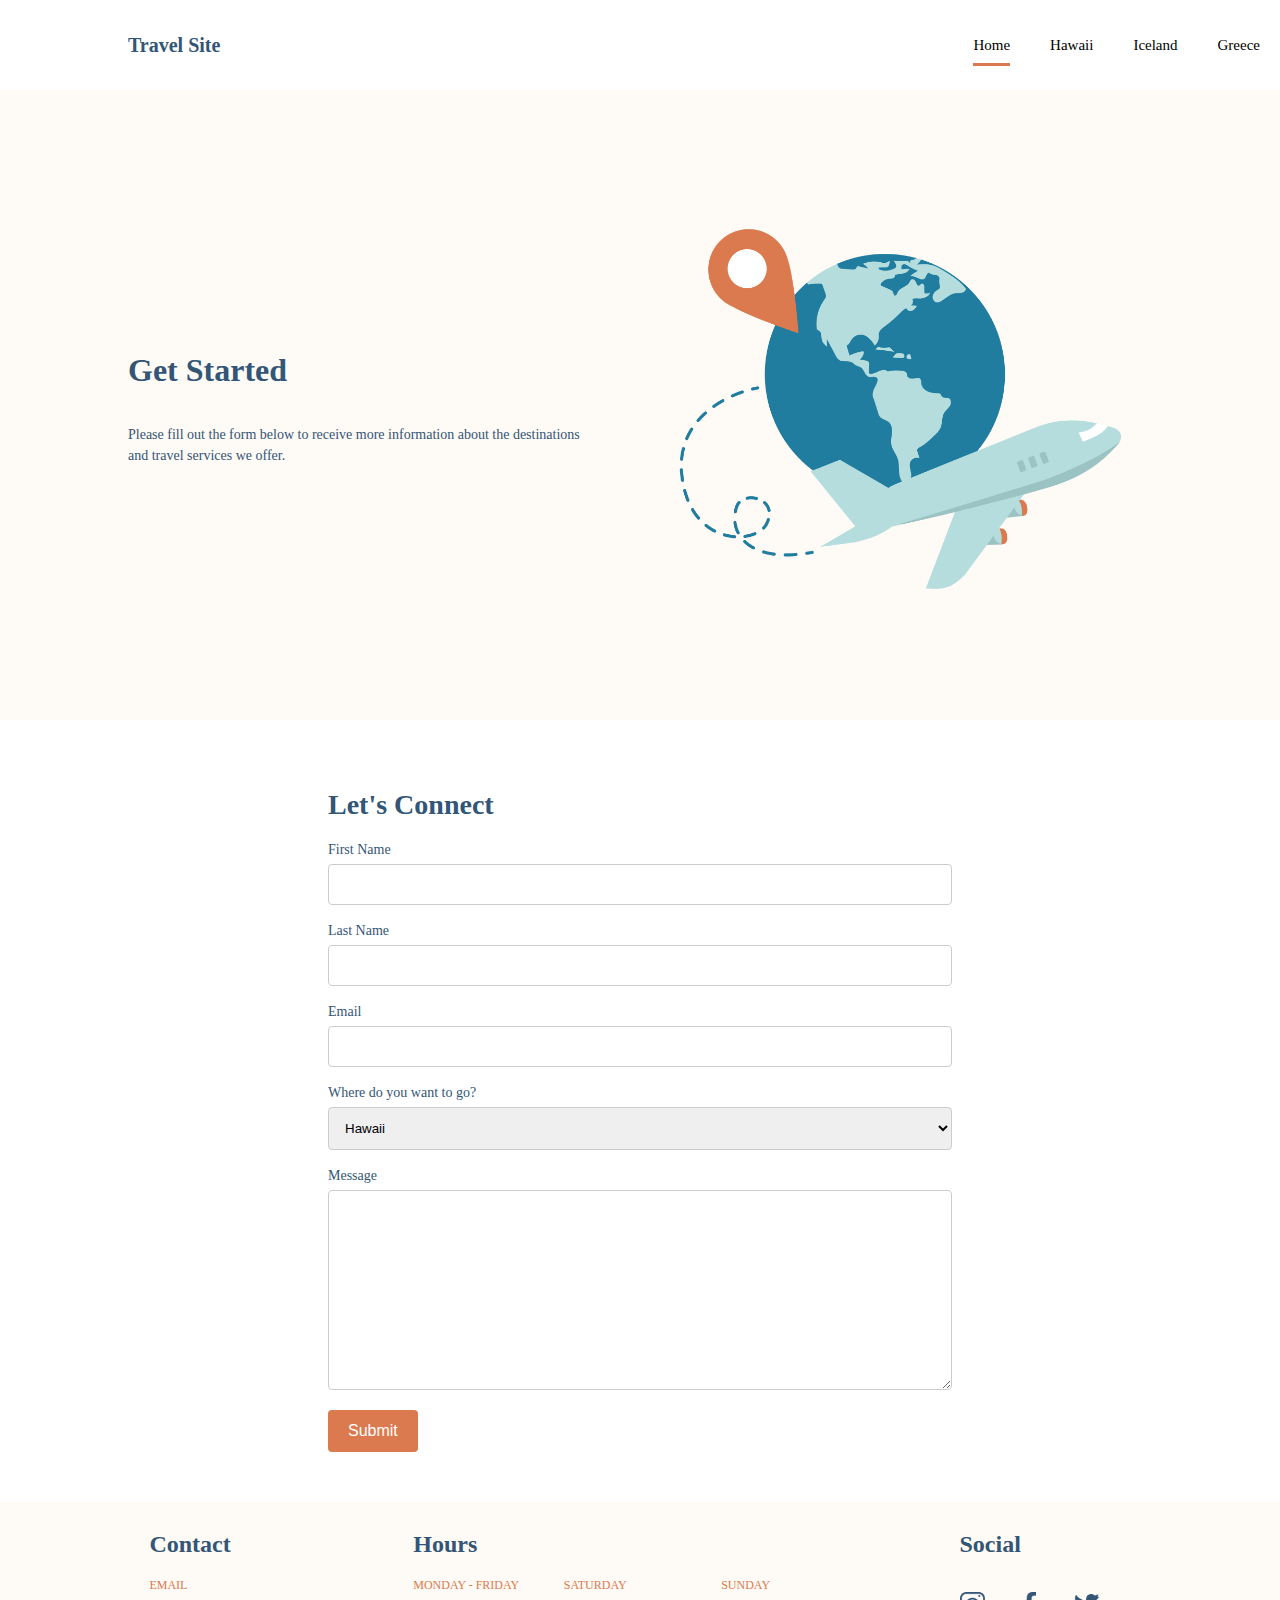
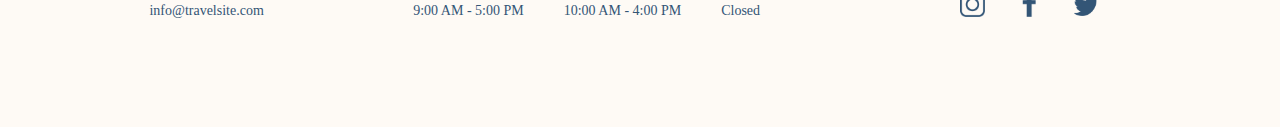
==== pages/contact.html @ d5662078 "Covert css to scss" ====
<!DOCTYPE html>
<html lang="en">
  <head>
    <meta charset="UTF-8" />
    <meta http-equiv="X-UA-Compatible" content="IE=edge" />
    <meta name="viewport" content="width=device-width, initial-scale=1.0" />
    <title>Travel Site - Hawaii</title>
    <link rel="stylesheet" href="../css/global.css" />
    <link rel="stylesheet" href="../css/home.css" />
  </head>
  <body>
    <header class="header">
      <h1 class="header__title">
        <a class="header__title-link" href="../index.html">Travel Site</a>
      </h1>
      <ul class="header__nav">
        <li class="header__nav-item">
          <a
            class="header__nav-link header__nav-link--active"
            href="../index.html"
            >Home</a
          >
        </li>
        <li class="header__nav-item">
          <a class="header__nav-link" href="./hawaii.html">Hawaii</a>
        </li>
        <li class="header__nav-item">
          <a class="header__nav-link" href="./iceland.html">Iceland</a>
        </li>
        <li class="header__nav-item">
          <a class="header__nav-link" href="./greece.html">Greece</a>
        </li>
      </ul>
    </header>
    <main>
      <section class="hero">
        <div class="hero__container hero__container-left">
          <h1 class="hero__title">Get Started</h1>
          <p class="hero__content">
            Please fill out the form below to receive more information about the
            destinations and travel services we offer.
          </p>
        </div>

        <div class="hero__container hero__container-right">
          <img
            class="hero__image"
            src="../assets/Images/hero.png"
            alt="Travel with us"
          />
        </div>
      </section>
      <!-- Ref: https://www.w3schools.com/howto/tryit.asp?filename=tryhow_css_contact_form -->
      <div class="contact__container">
        <h1 class="contact__title">Let's Connect</h1>
        <form action="thankyou.html">
          <label for="fname" class="contact__item">First Name</label>
          <input type="text" id="fname" name="firstname" />

          <label for="lname" class="contact__item">Last Name</label>
          <input type="text" id="lname" name="lastname" />
          <label for="fname" class="contact__item">Email</label>
          <input type="text" id="fname" name="email" />
          <label for="country" class="contact__item"
            >Where do you want to go?</label
          >
          <select id="country" name="country">
            <option value="hawaii">Hawaii</option>
            <option value="iceland">Iceland</option>
            <option value="greece">Greece</option>
            <option value="others">Others</option>
          </select>
          <label for="subject" class="contact__item">Message</label>
          <textarea
            id="subject"
            name="subject"
            style="height: 200px"
          ></textarea>

          <input type="submit" value="Submit" />
        </form>
      </div>
    </main>
    <footer class="footer">
      <div class="footer__container">
        <h2 class="footer__title">Contact</h2>
        <p class="footer__item">Email</p>
        <a class="footer__email-link" href="mailto:info@travelsite.com"
          >info@travelsite.com</a
        >
      </div>
      <div class="footer__container footer__hours-container">
        <h2 class="footer__title">Hours</h2>
        <div class="footer__item-list">
          <p class="footer__item">
            Monday - Friday<br />
            <span class="footer__item-hours">9:00 AM - 5:00 PM</span>
          </p>
          <p class="footer__item">
            Saturday<br />
            <span class="footer__item-hours">10:00 AM - 4:00 PM</span>
          </p>
          <p class="footer__item">
            Sunday<br />
            <span class="footer__item-hours">Closed</span>
          </p>
        </div>
      </div>

      <div class="footer__container">
        <h2 class="footer__title">Social</h2>
        <div class="footer__social-container">
          <a
            class="footer__social-link"
            href="http://instagram.com"
            target="_blank"
            ><img
              class="footer__social-icon"
              src="../assets/Icons/icon-instagram.png"
              alt="Instagram" /></a
          ><a
            class="footer__social-link"
            href="http://facebook.com"
            target="_blank"
            ><img
              class="footer__social-icon"
              src="../assets/Icons/icon-facebook.png"
              alt="Facebook"
          /></a>
          <a
            class="footer__social-link"
            href="http://twitter.com"
            target="_blank"
            ><img
              class="footer__social-icon"
              src="../assets/Icons/icon-twitter.png"
              alt="Twitter"
          /></a>
        </div>
      </div>
    </footer>
  </body>
</html>
---- css/global.css ----
*,
*::before,
*::after {
  box-sizing: border-box;
}
body {
  margin: 0%;
  font-family: Verdana;
}

a {
  text-decoration: none;
}
a:hover {
  opacity: 0.75;
}

ul {
  list-style-type: none;
}

.header {
  background-color: #ffffff;
  width: 100%;
  display: flex;
  justify-content: space-between;
  align-items: center;
  height: 10vh;
  position: fixed;
  z-index: 1;
}

h1.header__title {
  color: #335576;
  display: inline;
  font-size: 20px;
  font-weight: 600;
  margin: 0 10%;
}
.header__title-link {
  color: #335576;
}
.header__nav {
  display: flex;
  justify-content: space-evenly;
}
.header__nav-item {
  padding: 0.625rem 1.25rem;
  font-size: 0.9375rem;
}
.header__nav-link {
  color: #000;
}
.header__nav-link--active {
  border-bottom: 3px solid #db7a4e;
  padding: 0 0 0.625rem 0;
}

.footer {
  background-color: #fefaf5;
  display: flex;
  justify-content: space-evenly;
  height: 25vh;
  padding-bottom: 1.25rem;
  padding-top: 0.625rem;
}
.footer h2 {
  color: #335576;
  font-size: 1.5rem;
  font-weight: 600;
}
.footer__container {
  display: flex;
  flex-direction: column;
}

.footer__hours-container {
  display: flex;
}
.footer__email-link {
  color: #335576;
  font-size: 14px;
}
.footer__item {
  text-transform: uppercase;
  font-size: 0.75rem;
  margin: 0 2.5rem 0.625rem 0;
  color: #db7a4e;
}

.footer__item-list {
  display: flex;
  flex-direction: row;
  justify-content: space-evenly;
  padding: 0;
}
.footer__item-hours {
  color: #335576;
  font-size: 0.875rem;
  text-transform: capitalize;
  line-height: 2.5;
}
.footer__social-container {
  display: flex;
  flex-direction: row;
}

.footer__social-icon {
  width: 1.5625rem;
  height: 1.5625rem;
  object-fit: contain;
  margin: 0.875rem 2rem 0 0;
}
---- css/home.css ----
.hero {
  display: flex;
  justify-content: space-between;
  align-items: center;
  width: 100%;
}
.hero__container {
  background-color: #fefaf5;
  height: 70vh;
  margin-top: 10vh;
}
.hero__container-left {
  display: flex;
  flex-direction: column;
  justify-content: center;
  align-items: flex-start;
  padding-left: 10%;
}
h1.hero__title {
  color: #335576;
}
.hero__content {
  color: #335576;
  font-size: 0.875rem;
  line-height: 1.5;
}
.hero__link {
  color: white;
  background-color: #db7a4e;
  padding: 0.625rem 2.5rem;
  border-radius: 25px;
  font-size: 0.875rem;
}
/* Transition for hero link */
.hero__link:hover {
  opacity: 1;
  color: #db7a4e;
  background-color: #335576;
  transform: scale(1.1);
}
.hero__container-right {
  display: flex;
  justify-content: center;
  align-items: center;
  padding-right: 5%;
}
.hero__image {
  width: 70%;
  transition-duration: 5s;
}
/* Animation for hero image */
.hero__image:hover {
  transform: rotate(-15deg) translateX(100px);
}
h2.card__title {
  color: #335576;
  margin-left: 10%;
}
.card__container {
  display: flex;
  justify-content: center;
  margin-bottom: 5%;
  align-items: center;
}
/* Animation for cards */
.card__image-container:hover {
  transform: scale(1.1);
}
.card__image {
  width: 18.75rem;
  border: 1px solid rgb(0, 0, 0, 0.2);
  border-radius: 5px;
  margin: 1.25rem;
  box-shadow: 0px 4px 4px rgb(0, 0, 0, 0.2);
}
.card__image-container {
  position: relative;
  text-align: center;
}
.card__name {
  position: absolute;
  bottom: 2.5rem;
  right: 2.5rem;
  font-size: 1.5rem;
  font-weight: 700;
  color: #f7f7f7;
}

/* Contact form styling */
/* Ref: https://www.w3schools.com/howto/tryit.asp?filename=tryhow_css_contact_form */
input[type="text"],
select,
textarea {
  width: 100%;
  padding: 0.75rem;
  border: 1px solid #ccc;
  border-radius: 4px;
  box-sizing: border-box;
  margin-top: 0.375rem;
  margin-bottom: 1rem;
  resize: vertical;
}

input[type="submit"] {
  font-size: 1rem;
  background-color: #db7a4e;
  color: #fff;
  padding: 0.75rem 1.25rem;
  border: none;
  border-radius: 4px;
  cursor: pointer;
}

input[type="submit"]:hover {
  background-color: #335576;
}

.contact__container {
  width: 80%;
  border-radius: 5px;
  background-color: fff;
  padding: 3.125rem 12.5rem;
  margin: auto;
}

.contact__title {
  font-size: 1.75rem;
  color: #335576;
}

.contact__item {
  font-size: 0.875rem;
  color: #335576;
}
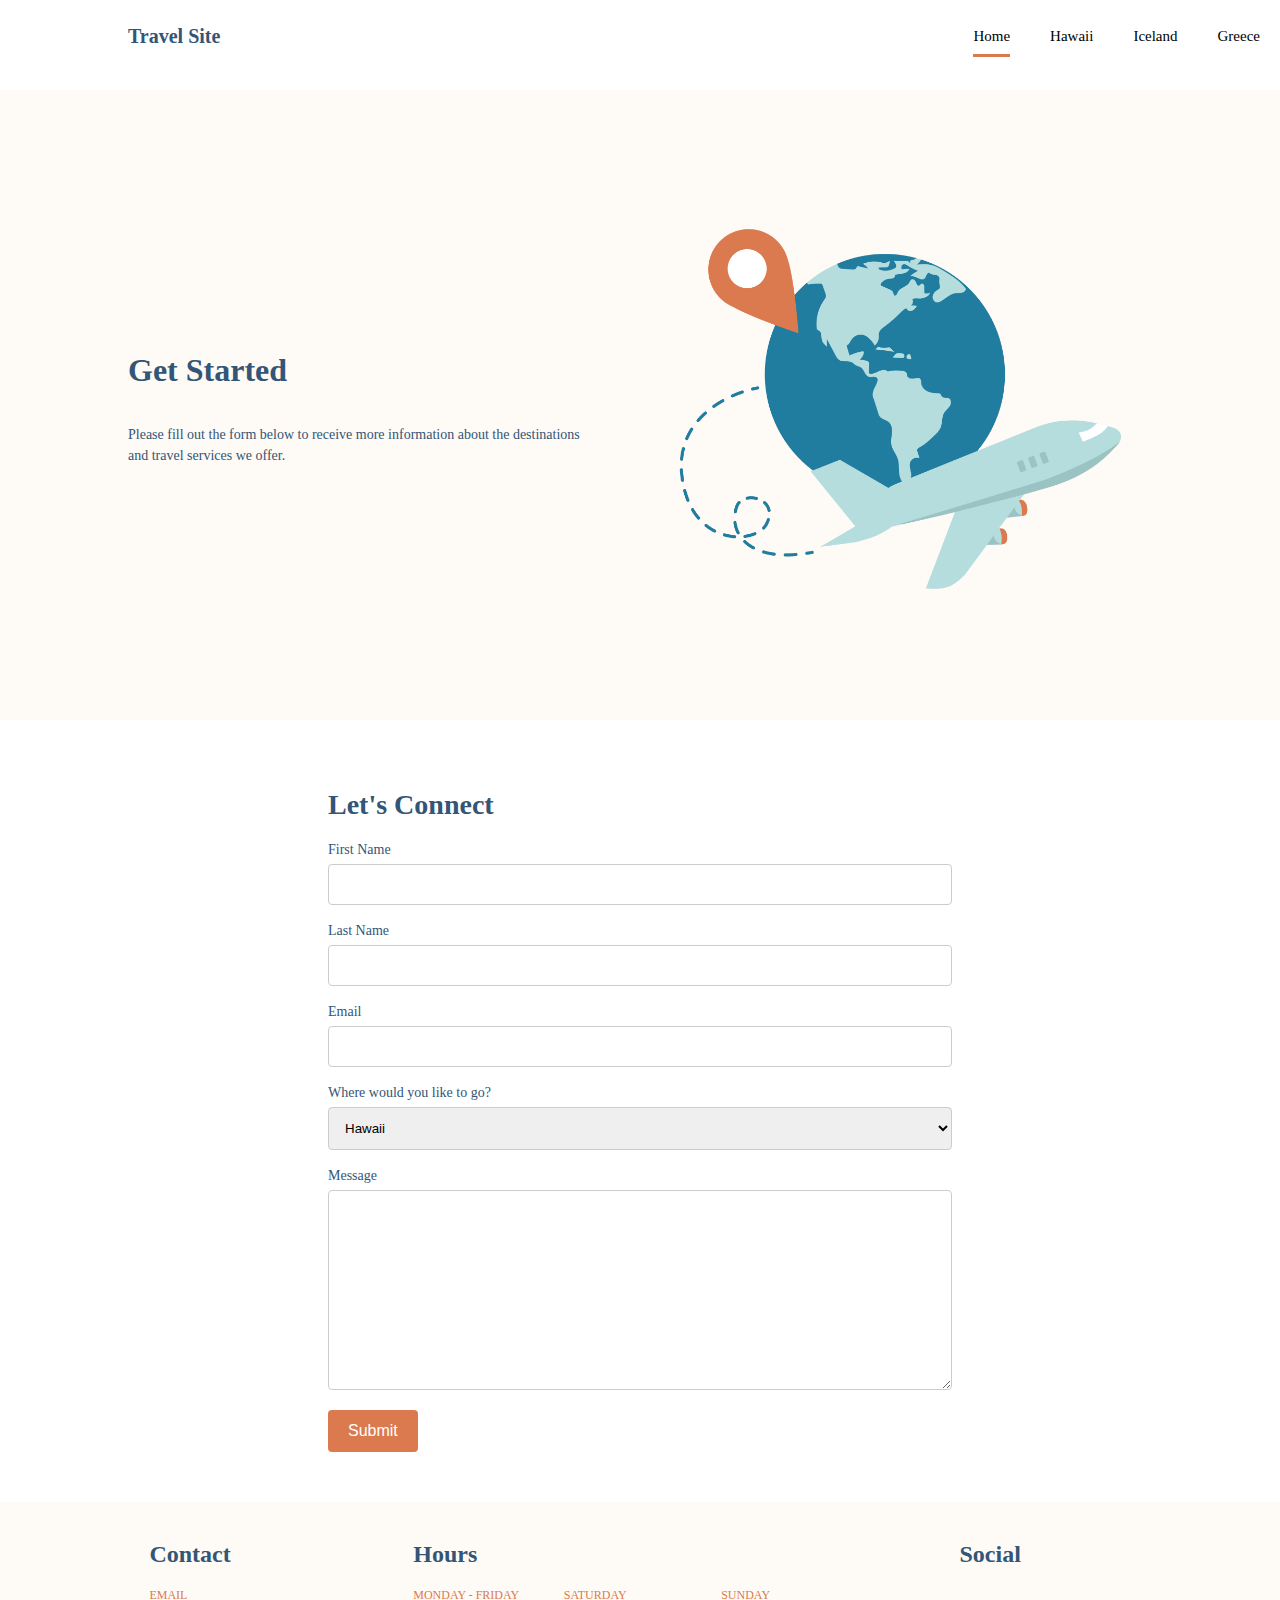
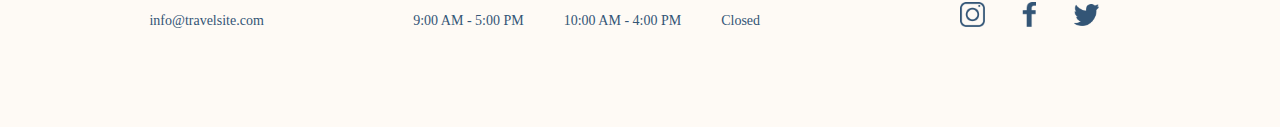
==== commit 0b9f89b2: "Remove partials" ====
--- a/pages/contact.html
+++ b/pages/contact.html
@@ -62,7 +62,7 @@
           <label for="fname" class="contact__item">Email</label>
           <input type="text" id="fname" name="email" />
           <label for="country" class="contact__item"
-            >Where do you want to go?</label
+            >Where would you like to go?</label
           >
           <select id="country" name="country">
             <option value="hawaii">Hawaii</option>
--- a/css/global.css
+++ b/css/global.css
@@ -1,16 +1,20 @@
+html,
+body {
+  margin: 0;
+  padding: 0;
+  font-family: Verdana;
+}
+
 *,
 *::before,
 *::after {
   box-sizing: border-box;
 }
-body {
-  margin: 0%;
-  font-family: Verdana;
-}
 
 a {
   text-decoration: none;
 }
+
 a:hover {
   opacity: 0.75;
 }
@@ -25,15 +29,14 @@
   display: flex;
   justify-content: space-between;
   align-items: center;
-  height: 10vh;
+  height: 8vh;
   position: fixed;
   z-index: 1;
 }
-
-h1.header__title {
+.header__title {
   color: #335576;
   display: inline;
-  font-size: 20px;
+  font-size: 1.25rem;
   font-weight: 600;
   margin: 0 10%;
 }
@@ -62,9 +65,9 @@
   justify-content: space-evenly;
   height: 25vh;
   padding-bottom: 1.25rem;
-  padding-top: 0.625rem;
+  padding-top: 1.25rem;
 }
-.footer h2 {
+.footer__title {
   color: #335576;
   font-size: 1.5rem;
   font-weight: 600;
@@ -73,13 +76,12 @@
   display: flex;
   flex-direction: column;
 }
-
 .footer__hours-container {
   display: flex;
 }
 .footer__email-link {
   color: #335576;
-  font-size: 14px;
+  font-size: 0.875rem;
 }
 .footer__item {
   text-transform: uppercase;
@@ -87,7 +89,6 @@
   margin: 0 2.5rem 0.625rem 0;
   color: #db7a4e;
 }
-
 .footer__item-list {
   display: flex;
   flex-direction: row;
@@ -104,10 +105,10 @@
   display: flex;
   flex-direction: row;
 }
-
 .footer__social-icon {
   width: 1.5625rem;
   height: 1.5625rem;
-  object-fit: contain;
+  -o-object-fit: contain;
+     object-fit: contain;
   margin: 0.875rem 2rem 0 0;
-}
+}/*# sourceMappingURL=global.css.map */--- a/css/home.css
+++ b/css/home.css
@@ -3,6 +3,8 @@
   justify-content: space-between;
   align-items: center;
   width: 100%;
+  /* Transition for hero link */
+  /* Animation for hero image */
 }
 .hero__container {
   background-color: #fefaf5;
@@ -16,7 +18,7 @@
   align-items: flex-start;
   padding-left: 10%;
 }
-h1.hero__title {
+.hero__title {
   color: #335576;
 }
 .hero__content {
@@ -31,7 +33,6 @@
   border-radius: 25px;
   font-size: 0.875rem;
 }
-/* Transition for hero link */
 .hero__link:hover {
   opacity: 1;
   color: #db7a4e;
@@ -48,13 +49,17 @@
   width: 70%;
   transition-duration: 5s;
 }
-/* Animation for hero image */
 .hero__image:hover {
   transform: rotate(-15deg) translateX(100px);
 }
-h2.card__title {
+
+.card {
+  /* Animation for cards */
+}
+.card__title {
   color: #335576;
   margin-left: 10%;
+  margin-top: 3.125rem;
 }
 .card__container {
   display: flex;
@@ -62,16 +67,15 @@
   margin-bottom: 5%;
   align-items: center;
 }
-/* Animation for cards */
 .card__image-container:hover {
   transform: scale(1.1);
 }
 .card__image {
   width: 18.75rem;
-  border: 1px solid rgb(0, 0, 0, 0.2);
+  border: 1px solid rgba(0, 0, 0, 0.2);
   border-radius: 5px;
   margin: 1.25rem;
-  box-shadow: 0px 4px 4px rgb(0, 0, 0, 0.2);
+  box-shadow: 0px 4px 4px rgba(0, 0, 0, 0.2);
 }
 .card__image-container {
   position: relative;
@@ -88,7 +92,7 @@
 
 /* Contact form styling */
 /* Ref: https://www.w3schools.com/howto/tryit.asp?filename=tryhow_css_contact_form */
-input[type="text"],
+input[type=text],
 select,
 textarea {
   width: 100%;
@@ -101,7 +105,7 @@
   resize: vertical;
 }
 
-input[type="submit"] {
+input[type=submit] {
   font-size: 1rem;
   background-color: #db7a4e;
   color: #fff;
@@ -111,7 +115,7 @@
   cursor: pointer;
 }
 
-input[type="submit"]:hover {
+input[type=submit]:hover {
   background-color: #335576;
 }
 
@@ -122,13 +126,11 @@
   padding: 3.125rem 12.5rem;
   margin: auto;
 }
-
 .contact__title {
   font-size: 1.75rem;
   color: #335576;
 }
-
 .contact__item {
   font-size: 0.875rem;
   color: #335576;
-}
+}/*# sourceMappingURL=home.css.map */